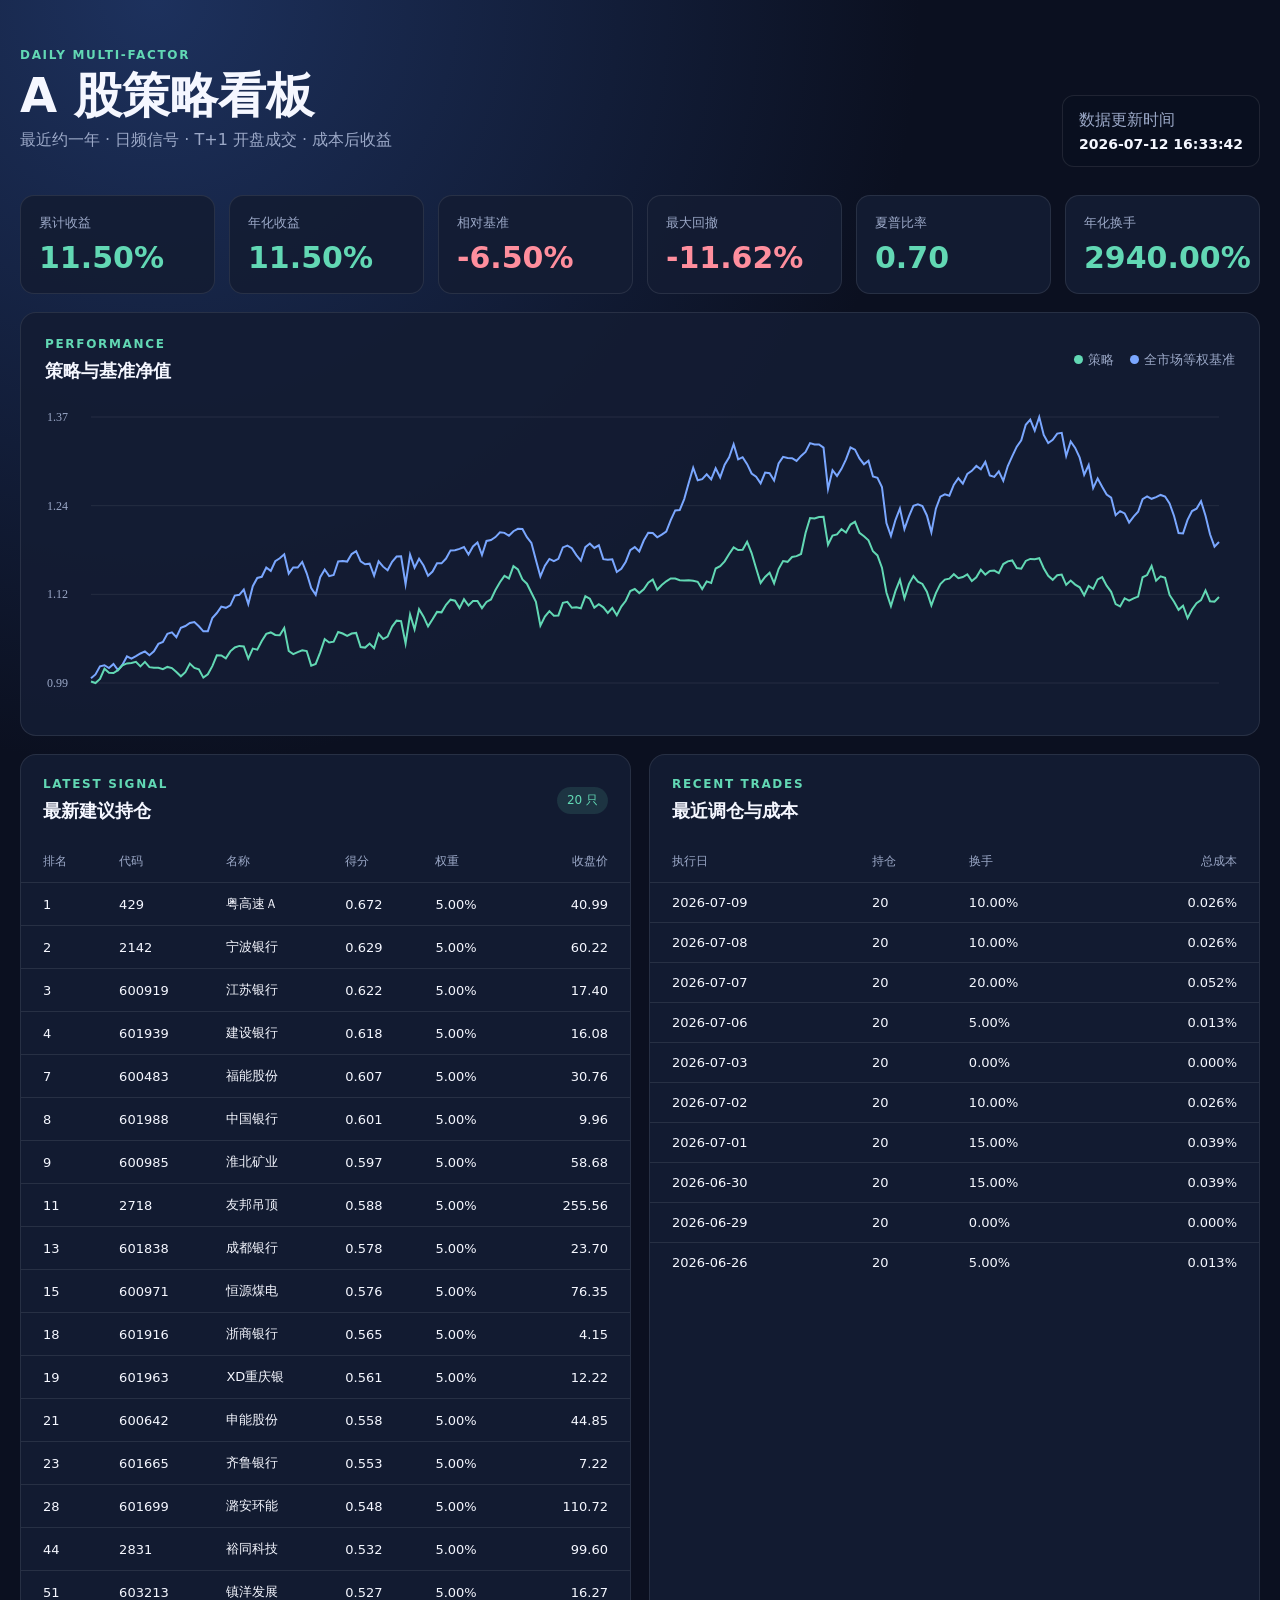
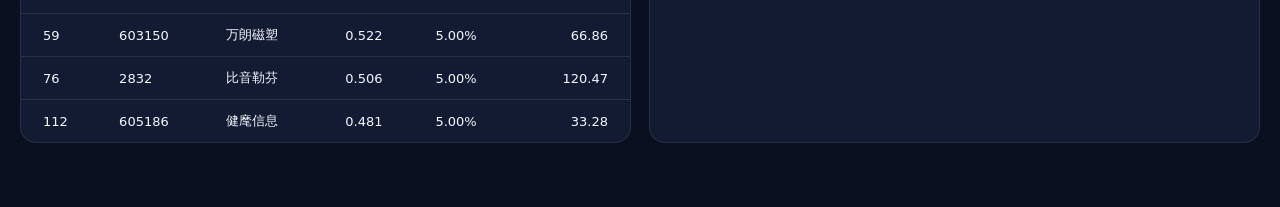
==== display/index.html @ 076e1b1f "feat: add daily rebalancing strategy dashboard" ====
<!doctype html>
<html lang="zh-CN">
  <head>
    <meta charset="utf-8" />
    <meta name="viewport" content="width=device-width, initial-scale=1" />
    <title>A 股多因子策略看板</title>
    <link rel="stylesheet" href="style.css" />
  </head>
  <body>
    <main class="shell">
      <header class="hero">
        <div>
          <p class="eyebrow">DAILY MULTI-FACTOR</p>
          <h1>A 股策略看板</h1>
          <p class="subtitle">最近约一年 · 日频信号 · T+1 开盘成交 · 成本后收益</p>
        </div>
        <div class="update-box">
          <span>数据更新时间</span>
          <strong id="generated-at">等待回测结果</strong>
        </div>
      </header>

      <section id="metrics" class="metrics" aria-label="策略核心指标"></section>

      <section class="panel chart-panel">
        <div class="panel-heading">
          <div>
            <p class="eyebrow">PERFORMANCE</p>
            <h2>策略与基准净值</h2>
          </div>
          <div class="legend"><span class="strategy-dot"></span>策略 <span class="benchmark-dot"></span>全市场等权基准</div>
        </div>
        <div class="chart-wrap"><canvas id="nav-chart" aria-label="策略与基准净值曲线"></canvas></div>
      </section>

      <section class="grid">
        <article class="panel">
          <div class="panel-heading compact">
            <div>
              <p class="eyebrow">LATEST SIGNAL</p>
              <h2>最新建议持仓</h2>
            </div>
            <span id="portfolio-count" class="pill">0 只</span>
          </div>
          <div class="table-wrap">
            <table>
              <thead><tr><th>排名</th><th>代码</th><th>名称</th><th>得分</th><th>权重</th><th>收盘价</th></tr></thead>
              <tbody id="portfolio-body"></tbody>
            </table>
          </div>
        </article>

        <article class="panel">
          <div class="panel-heading compact">
            <div>
              <p class="eyebrow">RECENT TRADES</p>
              <h2>最近调仓与成本</h2>
            </div>
          </div>
          <div class="table-wrap">
            <table>
              <thead><tr><th>执行日</th><th>持仓</th><th>换手</th><th>总成本</th></tr></thead>
              <tbody id="trades-body"></tbody>
            </table>
          </div>
        </article>
      </section>

      <p id="empty-state" class="empty-state" hidden></p>
    </main>
    <script src="data.js"></script>
    <script src="app.js"></script>
  </body>
</html>
---- display/style.css ----
:root {
  color-scheme: dark;
  --bg: #0b1020;
  --panel: rgba(20, 29, 52, 0.92);
  --line: rgba(255, 255, 255, 0.09);
  --text: #f5f7ff;
  --muted: #9ba8c7;
  --accent: #62d8b4;
  --accent-2: #7aa7ff;
  --danger: #ff8e9d;
}

* { box-sizing: border-box; }
body {
  margin: 0;
  min-width: 320px;
  background: radial-gradient(circle at 12% 0%, #1d315d 0, transparent 36%), var(--bg);
  color: var(--text);
  font-family: "Microsoft YaHei", "PingFang SC", system-ui, sans-serif;
}

.shell { width: min(1280px, calc(100% - 40px)); margin: 0 auto; padding: 48px 0 64px; }
.hero, .panel-heading, .metrics, .grid { display: flex; }
.hero { justify-content: space-between; align-items: end; gap: 24px; margin-bottom: 28px; }
.eyebrow { margin: 0 0 8px; color: var(--accent); font-size: 12px; font-weight: 700; letter-spacing: .14em; }
h1, h2, p { margin-top: 0; }
h1 { margin-bottom: 10px; font-size: clamp(30px, 5vw, 48px); line-height: 1.05; }
h2 { margin-bottom: 0; font-size: 18px; }
.subtitle, .update-box span { color: var(--muted); }
.update-box { min-width: 196px; padding: 14px 16px; border: 1px solid var(--line); border-radius: 12px; background: rgba(9, 15, 31, .4); }
.update-box span, .update-box strong { display: block; }
.update-box strong { margin-top: 5px; font-size: 14px; }

.metrics { gap: 14px; margin-bottom: 18px; }
.metric { flex: 1; min-width: 0; padding: 18px; border: 1px solid var(--line); border-radius: 14px; background: var(--panel); }
.metric span { display: block; color: var(--muted); font-size: 13px; }
.metric strong { display: block; margin-top: 8px; font-size: clamp(21px, 2.4vw, 30px); }
.positive { color: var(--accent); }
.negative { color: var(--danger); }

.panel { border: 1px solid var(--line); border-radius: 16px; background: var(--panel); overflow: hidden; }
.chart-panel { padding: 24px; margin-bottom: 18px; }
.panel-heading { justify-content: space-between; align-items: center; gap: 16px; margin-bottom: 18px; }
.panel-heading.compact { padding: 22px 22px 0; }
.legend { color: var(--muted); font-size: 13px; white-space: nowrap; }
.strategy-dot, .benchmark-dot { display: inline-block; width: 9px; height: 9px; margin: 0 5px 0 12px; border-radius: 50%; }
.strategy-dot { background: var(--accent); margin-left: 0; }
.benchmark-dot { background: var(--accent-2); }
.chart-wrap { height: 310px; }
canvas { display: block; width: 100%; height: 100%; }

.grid { gap: 18px; align-items: stretch; }
.grid > .panel { flex: 1; min-width: 0; }
.pill { padding: 5px 10px; border-radius: 999px; background: rgba(98, 216, 180, .13); color: var(--accent); font-size: 12px; }
.table-wrap { overflow-x: auto; }
table { width: 100%; border-collapse: collapse; font-size: 13px; }
th, td { padding: 12px 14px; border-bottom: 1px solid var(--line); text-align: left; white-space: nowrap; }
th { color: var(--muted); font-size: 12px; font-weight: 500; }
tbody tr:last-child td { border-bottom: 0; }
td:first-child, th:first-child { padding-left: 22px; }
td:last-child, th:last-child { padding-right: 22px; text-align: right; }
.empty-state { margin: 24px 0 0; color: var(--muted); text-align: center; }

@media (max-width: 780px) {
  .shell { width: min(100% - 24px, 640px); padding-top: 28px; }
  .hero, .metrics, .grid { display: block; }
  .update-box { margin-top: 18px; }
  .metric { margin-bottom: 10px; }
  .grid > .panel { margin-bottom: 14px; }
  .chart-panel { padding: 18px 14px; }
  .chart-wrap { height: 240px; }
  .legend { font-size: 11px; }
}
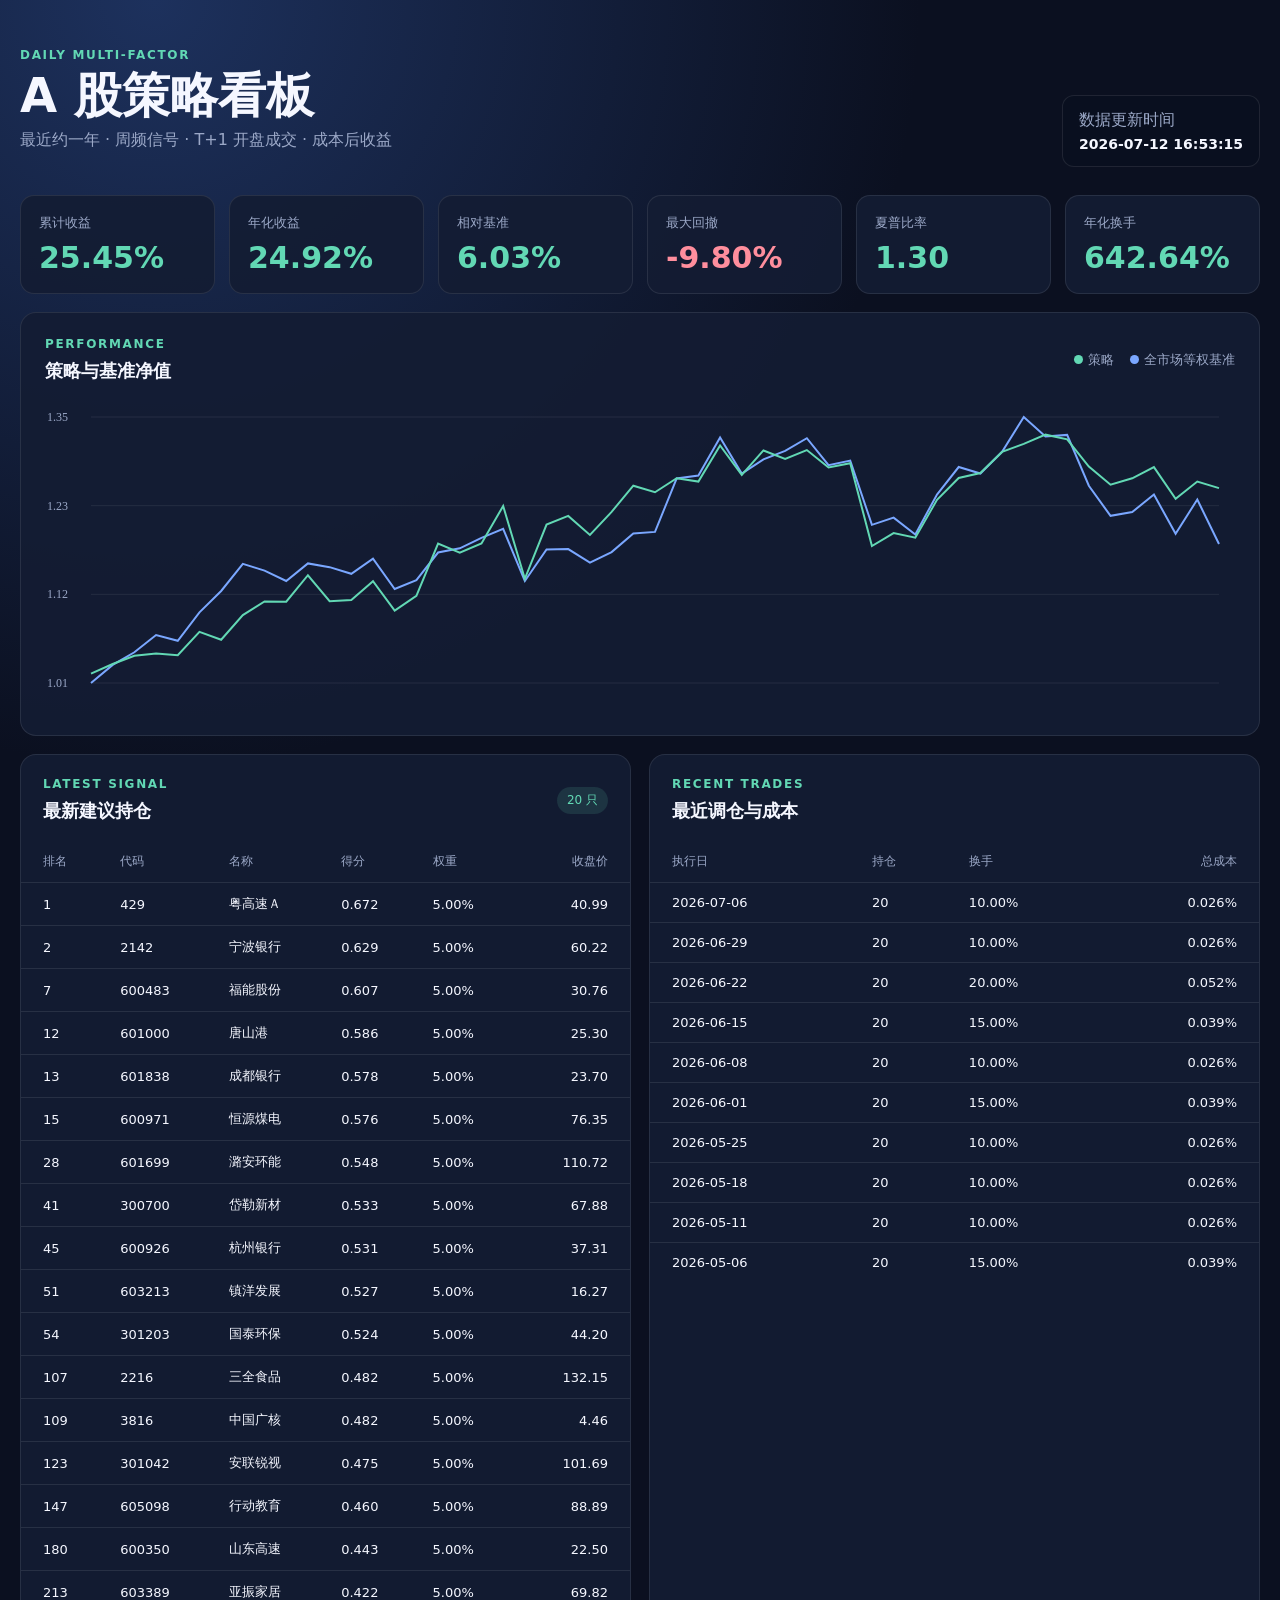
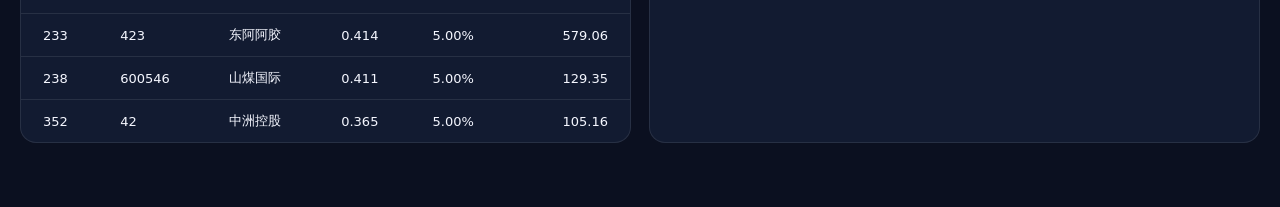
==== commit 0859c469: "feat: change into weekly rebalancing to decrease turnover rate" ====
--- a/display/index.html
+++ b/display/index.html
@@ -12,7 +12,7 @@
         <div>
           <p class="eyebrow">DAILY MULTI-FACTOR</p>
           <h1>A 股策略看板</h1>
-          <p class="subtitle">最近约一年 · 日频信号 · T+1 开盘成交 · 成本后收益</p>
+          <p class="subtitle">最近约一年 · 周频信号 · T+1 开盘成交 · 成本后收益</p>
         </div>
         <div class="update-box">
           <span>数据更新时间</span>
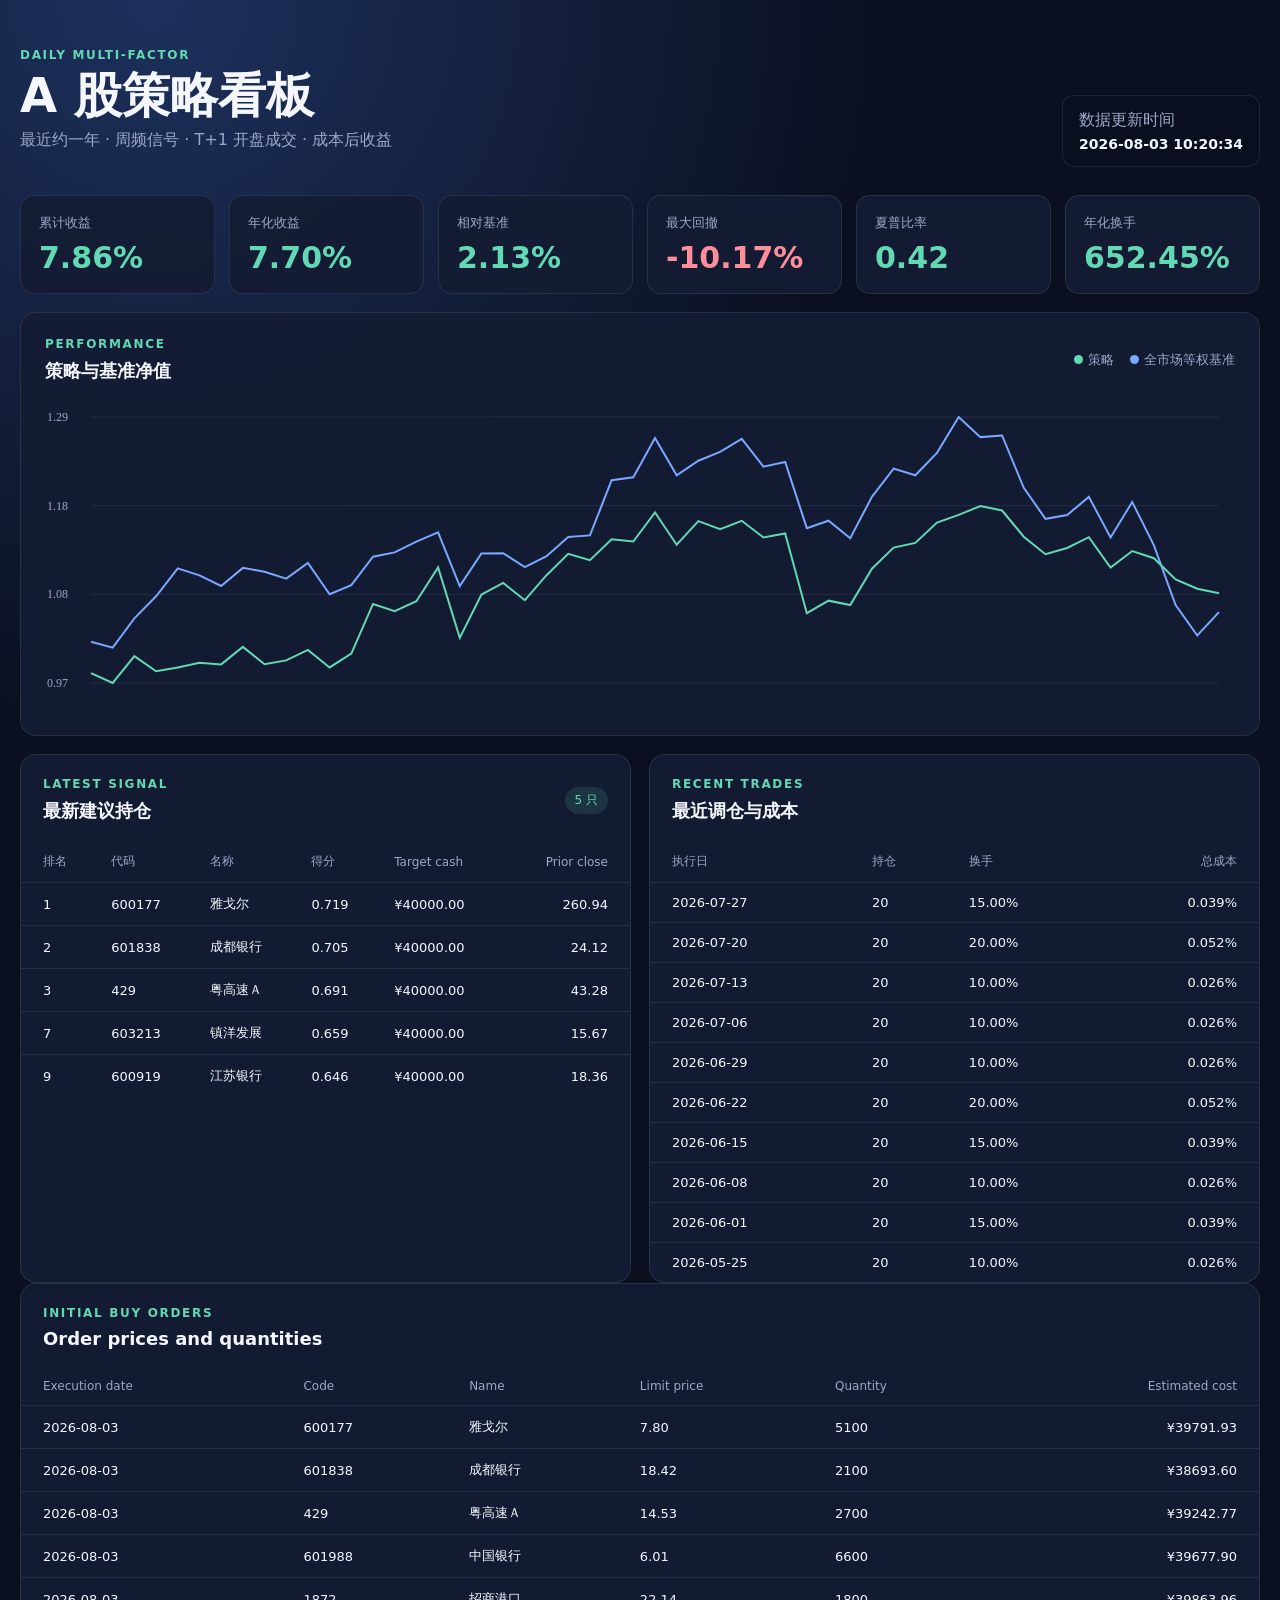
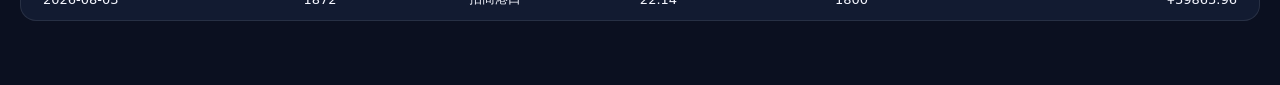
==== commit a8421bee: "feat: 添加简易前端并形成稳定基线" ====
--- a/display/index.html
+++ b/display/index.html
@@ -66,6 +66,21 @@
         </article>
       </section>
 
+      <section class="panel">
+        <div class="panel-heading compact">
+          <div>
+            <p class="eyebrow">INITIAL BUY ORDERS</p>
+            <h2>Order prices and quantities</h2>
+          </div>
+        </div>
+        <div class="table-wrap">
+          <table>
+            <thead><tr><th>Execution date</th><th>Code</th><th>Name</th><th>Limit price</th><th>Quantity</th><th>Estimated cost</th></tr></thead>
+            <tbody id="orders-body"></tbody>
+          </table>
+        </div>
+      </section>
+
       <p id="empty-state" class="empty-state" hidden></p>
     </main>
     <script src="data.js"></script>
